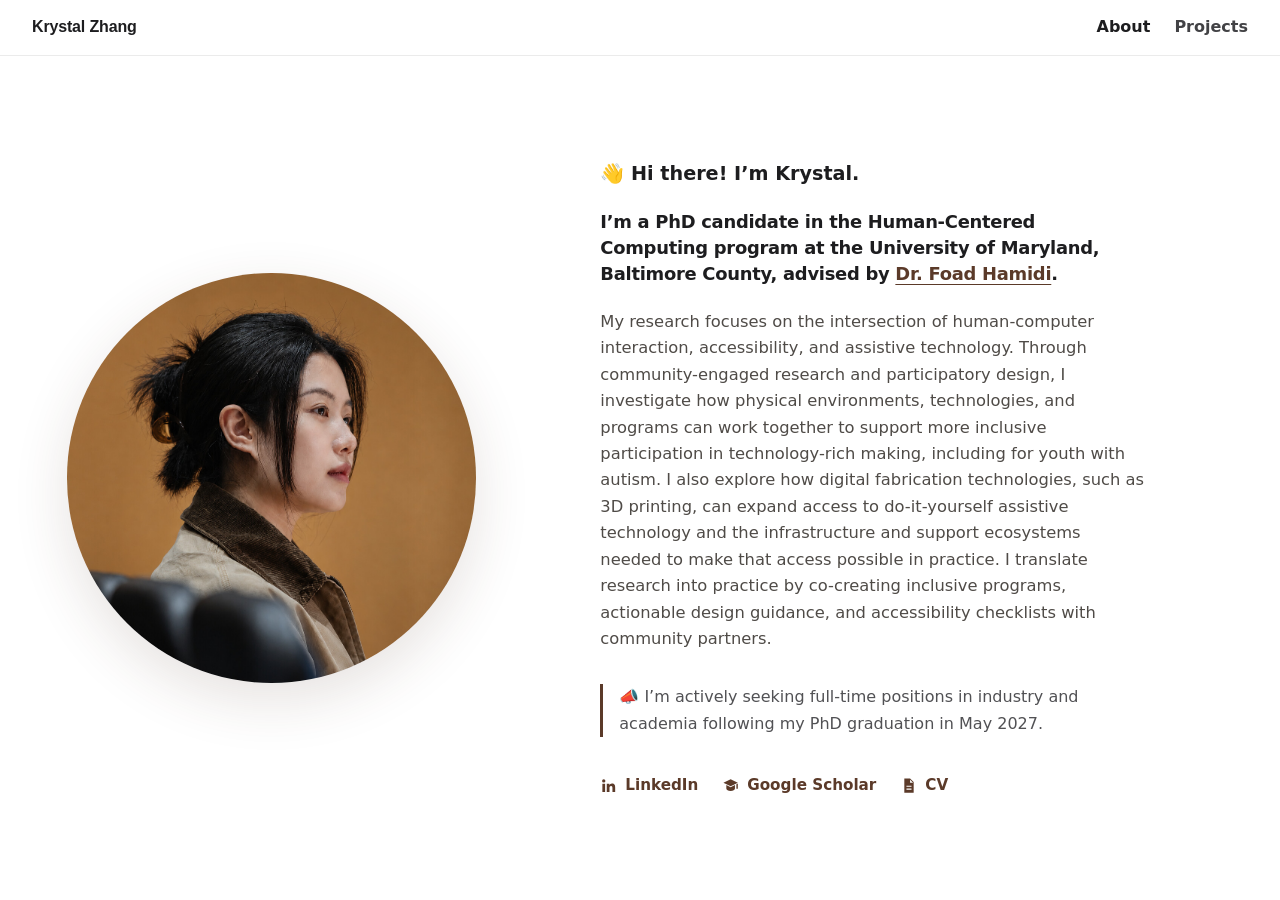
==== index.html @ cd562ad3 "Add BLV hero image and repair garden asset" ====
<!doctype html>
<html lang="en">
<head>
  <meta charset="utf-8">
  <meta name="viewport" content="width=device-width, initial-scale=1">
  <meta name="description" content="Krystal Zhang is an HCI and UX researcher working across accessibility and inclusive design.">
  <title>Krystal Zhang — HCI & UX Researcher</title>
  <link rel="icon" href="assets/favicon.svg" type="image/svg+xml">
  <link rel="stylesheet" href="assets/styles.css">
  <script defer src="assets/script.js"></script>
</head>
<body>
  <a class="skip-link" href="#about">Skip to content</a>
  <header class="site-header">
    <a class="wordmark" href="index.html" aria-label="Krystal Zhang — About">Krystal Zhang</a>
    <nav aria-label="Primary navigation">
      <a href="index.html" aria-current="page">About</a>
      <a href="research.html">Projects</a>
    </nav>
  </header>
  <main>
    <section class="hero" id="about">
      <figure class="portrait-frame">
        <img class="portrait" src="assets/images/headshot-homepage.jpg" alt="Portrait of Krystal Zhang against a warm brown wall">
      </figure>
      <div class="hero-copy">
        <div class="intro-block">
          <p class="hello">👋 Hi there! I’m Krystal.</p>
          <p class="intro">I’m a PhD candidate in the Human-Centered Computing program at the University of Maryland, Baltimore County, advised by <a href="https://www.foadhamidi.info/" target="_blank" rel="noopener noreferrer">Dr. Foad Hamidi</a>.</p>
          <p class="intro research-intro">My research focuses on the intersection of human-computer interaction, accessibility, and assistive technology. Through community-engaged research and participatory design, I investigate how physical environments, technologies, and programs can work together to support more inclusive participation in technology-rich making, including for youth with autism. I also explore how digital fabrication technologies, such as 3D printing, can expand access to do-it-yourself assistive technology and the infrastructure and support ecosystems needed to make that access possible in practice. I translate research into practice by co-creating inclusive programs, actionable design guidance, and accessibility checklists with community partners.</p>
        </div>
        <div class="career-block">
          <p class="availability"><span aria-hidden="true">📣</span> I’m actively seeking full-time positions in industry and academia following my PhD graduation in May 2027.</p>
          <div class="profile-links" aria-label="Professional profiles">
            <a href="https://www.linkedin.com/in/krystal-z/" target="_blank" rel="noopener noreferrer"><svg aria-hidden="true" viewBox="0 0 24 24"><path d="M5.2 7.8A2.3 2.3 0 1 0 5.2 3.2a2.3 2.3 0 0 0 0 4.6ZM3.3 9.5h3.8V21H3.3V9.5Zm6.1 0H13v1.6h.1c.5-.9 1.7-2 3.5-2 3.8 0 4.5 2.5 4.5 5.7V21h-3.8v-5.5c0-1.3 0-3-1.9-3s-2.2 1.4-2.2 2.9V21H9.4V9.5Z"/></svg><span>LinkedIn</span></a>
            <a href="https://scholar.google.com/citations?user=fKYQPuYAAAAJ&amp;hl=en&amp;authuser=1&amp;oi=ao" target="_blank" rel="noopener noreferrer"><svg aria-hidden="true" viewBox="0 0 24 24"><path d="m12 3 10 5-10 5L2 8l10-5Zm-6 8.2 6 3 6-3V16c0 1.8-2.7 3.5-6 3.5S6 17.8 6 16v-4.8Zm14-1 2-1v7.3h-2v-6.3Z"/></svg><span>Google Scholar</span></a>
            <a href="https://docs.google.com/document/d/1ETEiyIuMveuEgtH3HC91-z8uO13JX_DppgPaXV-I8yY/edit?usp=sharing" target="_blank" rel="noopener noreferrer"><svg aria-hidden="true" viewBox="0 0 24 24"><path d="M6 2h8l5 5v15H6V2Zm8 1.8V8h4.2L14 3.8ZM9 12v1.7h7V12H9Zm0 4v1.7h7V16H9Z"/></svg><span>CV</span></a>
          </div>
        </div>
      </div>
    </section>
  </main>
</body>
</html>
---- assets/styles.css ----
:root {
  --paper: #ffffff;
  --surface: #f5f5f7;
  --ink: #1d1d1f;
  --muted: #6e6e73;
  --line: #d2d2d7;
  --terracotta: #5b3a29;
  --sage: #e8f0e4;
  --blue: #5b3a29;
  --radius: 1.75rem;
  --shadow: 0 12px 36px rgba(0, 0, 0, .07);
  --sans: Inter, ui-sans-serif, system-ui, -apple-system, BlinkMacSystemFont, "Segoe UI", sans-serif;
}

* { box-sizing: border-box; }
html { scroll-behavior: smooth; }
body {
  margin: 0;
  color: var(--ink);
  background: var(--paper);
  font-family: var(--sans);
  font-size: 1rem;
  line-height: 1.65;
}
main {
  width: 100%;
  min-height: calc(100svh - 3.5rem);
  margin-inline: auto;
  background: var(--paper);
}
a { color: inherit; text-underline-offset: .22em; }
a:hover { color: var(--terracotta); }
a:focus-visible, button:focus-visible { outline: 3px solid var(--blue); outline-offset: 4px; }
img { display: block; max-width: 100%; }
.wrapper { width: min(1080px, calc(100% - 3rem)); margin-inline: auto; }
.skip-link { position: fixed; left: 1rem; top: -5rem; z-index: 20; padding: .75rem 1rem; background: var(--ink); color: white; }
.skip-link:focus { top: 1rem; }

.site-header {
  width: min(1160px, calc(100% - 3rem));
  margin: 0 auto;
  min-height: 4.5rem;
  display: flex;
  justify-content: space-between;
  align-items: center;
  border-bottom: 1px solid rgba(0, 0, 0, .1);
}
.wordmark { font-size: 1.05rem; font-weight: 650; letter-spacing: -.015em; text-decoration: none; }
nav { display: flex; gap: 1.5rem; }
nav a { font-size: .88rem; font-weight: 500; text-decoration: none; }

.hero {
  min-height: 680px;
  display: grid;
  grid-template-columns: minmax(260px, .72fr) minmax(0, 1.45fr);
  gap: clamp(3.5rem, 8vw, 7.5rem);
  align-items: center;
  padding-block: clamp(5rem, 10vw, 9rem);
}
.portrait-frame {
  margin: 0;
  aspect-ratio: 4 / 5;
  overflow: hidden;
  border-radius: var(--radius);
  background: var(--surface);
  box-shadow: var(--shadow);
}
.portrait { width: 100%; height: 100%; object-fit: cover; object-position: 50% 51%; }
.eyebrow {
  margin: 0 0 .75rem;
  color: var(--terracotta);
  font-size: .78rem;
  font-weight: 750;
  letter-spacing: .1em;
  text-transform: uppercase;
}
h1, h2, h3 { font-family: var(--sans); line-height: 1.12; letter-spacing: -.035em; }
h1 { max-width: 790px; margin: 0; font-size: clamp(2.65rem, 5vw, 4.75rem); font-weight: 650; }
h2 { margin: 0; font-size: clamp(1.7rem, 3vw, 2.65rem); font-weight: 600; }
h3 { margin: 0; font-size: clamp(1.4rem, 2.4vw, 1.95rem); font-weight: 650; }
.lede { max-width: 720px; margin: 1.75rem 0 1rem; color: var(--muted); font-size: clamp(1.03rem, 1.4vw, 1.2rem); }
.profile-meta { color: var(--muted); }
.link-row, .card-links { display: flex; flex-wrap: wrap; gap: .65rem 1.25rem; }
.link-row { margin-top: 1.75rem; }
.link-row a, .card-links a { font-weight: 700; }
[data-placeholder-link] { cursor: not-allowed; text-decoration-style: dotted; }

.section { padding-block: clamp(4.5rem, 8vw, 8rem); border-top: 1px solid var(--line); }
.home-research { padding-block: clamp(5.5rem, 10vw, 9rem); border-top: 1px solid var(--line); }
.home-section-heading { display: flex; justify-content: space-between; align-items: end; gap: 2rem; margin-bottom: 1.75rem; }
.text-link { font-weight: 700; white-space: nowrap; }
.compact-project-grid { display: grid; grid-template-columns: repeat(3, 1fr); gap: 1rem; }
.compact-project {
  min-height: 230px;
  display: flex;
  flex-direction: column;
  justify-content: space-between;
  padding: 1.75rem;
  border-radius: var(--radius);
  color: var(--ink);
  text-decoration: none;
  transition: transform .2s ease, box-shadow .2s ease;
}
.compact-project:hover { color: var(--ink); transform: translateY(-3px); box-shadow: var(--shadow); }
.compact-project strong { max-width: 25ch; font-size: 1.2rem; line-height: 1.3; }
.project-number { font-size: .76rem; font-weight: 750; letter-spacing: .08em; text-transform: uppercase; }
.highlights-strip { display: grid; grid-template-columns: .7fr 1.3fr; gap: 3rem; padding-block: clamp(5.5rem, 10vw, 9rem); border-top: 1px solid var(--line); }
.compact-timeline { margin-top: 0; }
.page-intro { padding-block: clamp(4rem, 8vw, 7rem); }
.page-intro h1 { max-width: 900px; }
.section-heading { display: grid; grid-template-columns: 1fr 1fr; gap: 1rem 3rem; align-items: end; margin-bottom: 3rem; }
.section-heading .eyebrow { grid-column: 1 / -1; }
.section-heading > p:last-child { margin: 0; color: var(--muted); }
.section-heading.compact { display: block; }
.project-grid { display: grid; gap: 2rem; }
.project-card {
  display: grid;
  grid-template-columns: minmax(280px, .9fr) minmax(0, 1.1fr);
  overflow: hidden;
  border: 1px solid var(--line);
  border-radius: var(--radius);
  background: var(--surface);
  box-shadow: var(--shadow);
}
.project-image { min-height: 390px; display: grid; place-content: center; color: rgba(32,32,29,.7); font-weight: 700; }
.project-one { background: #edf2ea; }
.project-two { background: #f6ece7; }
.project-three { background: #eaf1f5; }
.project-content { align-self: center; padding: clamp(2rem, 5vw, 4.5rem); }
.card-title { font-size: clamp(1.55rem, 2.5vw, 2.1rem); }
.project-meta { margin: 0 0 .75rem; color: var(--terracotta); font-size: .82rem; font-weight: 750; text-transform: uppercase; letter-spacing: .08em; }
.project-content > p:not(.project-meta) { max-width: 560px; color: var(--muted); }
.tag-list, .pill-grid { display: flex; flex-wrap: wrap; gap: .55rem; }
.tag-list { margin: 1.5rem 0; }
.tag-list span, .pill-grid span { border: 1px solid var(--line); border-radius: 999px; padding: .4rem .8rem; background: var(--paper); font-size: .82rem; }
.split-section, .about-section, .teaching { display: grid; grid-template-columns: 1fr 1fr; gap: 3rem; }
.pill-grid { align-content: start; }
.timeline { list-style: none; padding: 0; margin: 2.5rem 0 0; }
.timeline li { display: grid; grid-template-columns: 6rem 1fr; gap: 1.5rem; padding: 1.1rem 0; border-top: 1px solid var(--line); }
.timeline time { color: var(--terracotta); font-weight: 750; }
.site-footer { padding-block: clamp(6rem, 11vw, 10rem); border-top: 1px solid var(--line); text-align: center; }
.site-footer h2 { font-size: clamp(2rem, 4vw, 3.25rem); }
.site-footer > p { max-width: 650px; margin-inline: auto; color: var(--muted); }
.button { display: inline-block; margin-top: 1rem; padding: .85rem 1.25rem; border-radius: 999px; background: var(--blue); color: white; font-weight: 650; text-decoration: none; }
.button:hover { background: var(--terracotta); color: white; }
.copyright { margin-top: 5rem; font-size: .85rem; }

.project-page .site-header { margin-bottom: 0; }
.project-hero { padding-block: clamp(4rem, 9vw, 8rem); }
.project-hero h1 { max-width: 950px; font-size: clamp(2.35rem, 4.7vw, 4.25rem); }
.project-summary { max-width: 760px; font-size: 1.25rem; color: var(--muted); }
.fact-grid { display: grid; grid-template-columns: repeat(4, 1fr); gap: 1px; margin-top: 3rem; background: var(--line); border: 1px solid var(--line); }
.fact-grid div { padding: 1.25rem; background: var(--surface); }
.fact-grid dt { color: var(--muted); font-size: .75rem; font-weight: 750; text-transform: uppercase; letter-spacing: .08em; }
.fact-grid dd { margin: .25rem 0 0; }
.case-layout { display: grid; grid-template-columns: minmax(170px, .42fr) minmax(0, 1fr); gap: 3rem 6rem; }
.case-layout h2 { font-size: clamp(1.8rem, 3vw, 2.8rem); }
.placeholder-panel { min-height: 280px; margin: 2.25rem 0; border-radius: var(--radius); background: linear-gradient(135deg, #e1d6c8, #bdcbb6); display: grid; place-content: center; font-weight: 700; color: var(--muted); }
.case-image { width: 100%; margin: 2.25rem 0; border-radius: var(--radius); }
.publication-box { padding: 2rem; border: 1px solid var(--line); border-radius: var(--radius); background: var(--surface); }
.back-link { font-weight: 700; }

/* Minimal one-page portfolio */
.site-header {
  position: sticky;
  top: 0;
  z-index: 10;
  width: 100%;
  margin-inline: auto;
  min-height: 3.5rem;
  justify-content: space-between;
  padding-inline: max(2rem, calc((100% - 1320px) / 2));
  background: rgba(255, 255, 255, .76);
  border-bottom: 1px solid rgba(0, 0, 0, .08);
  backdrop-filter: saturate(180%) blur(18px);
  -webkit-backdrop-filter: saturate(180%) blur(18px);
}
.site-header .wordmark { font-family: Arial, Helvetica, sans-serif; font-size: 1rem; font-weight: 700; letter-spacing: -.01em; }
.site-header nav { width: auto; justify-content: flex-end; }
.site-header nav a { color: #424245; font-size: 1rem; font-weight: 550; }
.site-header nav a[aria-current="page"] { color: var(--ink); font-weight: 650; }
.hero {
  min-height: calc(100svh - 3.5rem);
  width: min(1320px, calc(100% - 4rem));
  margin-inline: auto;
  grid-template-columns: minmax(280px, .85fr) minmax(0, 1.15fr);
  gap: clamp(3rem, 7vw, 7rem);
  padding-block: clamp(3.5rem, 7vw, 6.5rem);
  align-items: center;
}
.portrait-frame {
  width: clamp(280px, 32vw, 430px);
  min-height: 0;
  aspect-ratio: 1;
  justify-self: center;
  border-radius: 50%;
  box-shadow: 0 18px 55px rgba(75, 49, 32, .14);
}
.portrait { object-position: 52% 39%; }
.hero-copy {
  display: flex;
  flex-direction: column;
  justify-content: center;
  padding: 0;
  background: #fff;
}
.hello { margin: 0 0 1.25rem; font-size: clamp(1.1rem, 1.5vw, 1.35rem); font-weight: 600; }
.intro {
  max-width: 34rem;
  margin: 0;
  color: var(--ink);
  font-size: clamp(1.05rem, 1.4vw, 1.28rem);
  font-weight: 600;
  line-height: 1.45;
  letter-spacing: -.015em;
}
.intro a { color: #5b3a29; font-weight: 650; }
.research-intro { margin-top: 1.35rem; color: #4f4b47; font-size: clamp(1.02rem, 1.25vw, 1.14rem); font-weight: 400; line-height: 1.62; letter-spacing: 0; }
.career-block { margin-top: 2rem; }
.availability {
  max-width: 35rem;
  margin: 0;
  padding-left: 1rem;
  color: #515154;
  border-left: 3px solid #5b3a29;
  font-size: clamp(.98rem, 1.25vw, 1.1rem);
}
.profile-links { display: flex; flex-wrap: wrap; gap: .75rem 1.5rem; margin-top: 2.25rem; }
.profile-links a { display: inline-flex; align-items: center; gap: .48rem; color: #5b3a29; font-size: .95rem; font-weight: 600; text-decoration: none; }
.profile-links svg { width: 1.08rem; height: 1.08rem; flex: 0 0 auto; fill: currentColor; }
.profile-links a:hover { text-decoration: underline; }
.research-section { padding: clamp(3.5rem, 7vw, 6rem) 2rem; background: #fff; }
.research-page .research-section { min-height: calc(100svh - 3.5rem); }
.research-inner { width: min(1240px, 100%); margin-inline: auto; }
.research-heading { display: flex; justify-content: space-between; align-items: end; gap: 3rem; margin-bottom: 3rem; }
.section-label { margin: 0; color: #6e6255; font-size: .78rem; font-weight: 700; letter-spacing: .09em; text-transform: uppercase; }
.research-heading h1 { max-width: none; font-size: clamp(2rem, 4vw, 3.6rem); }
.research-grid { display: grid; grid-template-columns: repeat(3, minmax(0, 1fr)); gap: 1.25rem; }
.research-card {
  min-height: 0;
  display: flex;
  flex-direction: column;
  overflow: hidden;
  color: var(--ink);
  background: #f8f6f2;
  border: 1px solid rgba(91, 58, 41, .12);
  border-radius: 1.5rem;
  box-shadow: 0 8px 28px rgba(74, 58, 43, .05);
  transition: transform .2s ease, box-shadow .2s ease;
}
.research-card:hover { transform: translateY(-3px); box-shadow: 0 14px 34px rgba(74, 58, 43, .1); }
.card-image-link { display: block; }
.card-image-link img { width: 100%; aspect-ratio: 3 / 2; object-fit: cover; }
.research-card-body { display: flex; flex: 1; flex-direction: column; padding: 1.4rem 1.5rem 1.5rem; }
.project-role { margin: 0; color: #6e5546; font-size: .75rem; font-weight: 700; letter-spacing: .07em; text-transform: uppercase; }
.research-card h2 { max-width: none; margin: .75rem 0 1.4rem; font-size: clamp(1.05rem, 1.4vw, 1.28rem); line-height: 1.32; letter-spacing: -.018em; }
.research-card h2 a { color: var(--ink); text-decoration: none; }
.research-card h2 a:hover { color: #5b3a29; text-decoration: underline; }
.project-actions { display: flex; flex-wrap: wrap; gap: .7rem 1.1rem; margin-top: auto; }
.project-actions a { color: #5b3a29; font-size: .88rem; font-weight: 650; }
.minimal-footer {
  width: 100%;
  margin-inline: auto;
  min-height: 7rem;
  display: flex;
  justify-content: space-between;
  align-items: center;
  gap: 2rem;
  padding-inline: max(1.5rem, calc((100% - 1120px) / 2));
  color: var(--muted);
  background: #fff;
  font-size: .82rem;
}
.minimal-footer a { color: inherit; }

/* Compact visual case studies */
.project-page { --case-card: #f7f5f2; --case-border: rgba(91,58,41,.12); }
.sticky-back {
  position: sticky;
  top: 4.35rem;
  z-index: 8;
  display: block;
  width: max-content;
  margin: 1rem max(1.5rem, calc((100% - 1180px) / 2)) 0;
  padding: .5rem .8rem;
  color: #5b3a29;
  background: rgba(255, 255, 255, .9);
  border: 1px solid rgba(91, 58, 41, .15);
  border-radius: 999px;
  font-size: .82rem;
  font-weight: 650;
  text-decoration: none;
  backdrop-filter: blur(14px);
}
.case-study { width: min(1180px, calc(100% - 3rem)); margin-inline: auto; padding-bottom: 4rem; }
.case-hero { display: grid; grid-template-columns: 1.04fr .96fr; gap: clamp(2.5rem, 5vw, 5rem); align-items: center; padding: 1.5rem 0 2.75rem; }
.case-heading h1 { max-width: 720px; font-size: clamp(1.35rem, 1.8vw, 1.85rem); font-weight: 550; line-height: 1.24; letter-spacing: -.018em; }
.case-role, .case-label { margin: 0 0 .7rem; color: #6e5546; font-size: .74rem; font-weight: 700; letter-spacing: .08em; text-transform: uppercase; }
.case-deck { max-width: 660px; margin: 1.25rem 0; color: #57534f; font-size: clamp(1rem, 1.25vw, 1.13rem); line-height: 1.58; }
.publication-link { color: #5b3a29; font-size: .9rem; font-weight: 650; }
.case-links { display: flex; flex-wrap: wrap; gap: .65rem 1.25rem; }
.award { color: #7a4f31; font-weight: 650; letter-spacing: 0; text-transform: none; white-space: nowrap; }
.documentary-hero { margin: 0; overflow: hidden; background: var(--case-card); border: 1px solid var(--case-border); border-radius: 1.1rem; }
.documentary-hero > img { width: 100%; height: min(31vw, 440px); padding: .8rem; object-fit: contain; background: #fff; }
.portrait-evidence > img { object-position: center 12%; }
.documentary-hero figcaption, .evidence-wide figcaption, .evidence-triptych figcaption, .object-gallery figcaption { padding: .7rem .85rem; color: #716a64; font-size: .74rem; line-height: 1.35; }
.object-pair { display: grid; grid-template-columns: 1fr 1fr; }
.object-pair > img { aspect-ratio: 1; object-fit: cover; }
.object-pair figcaption { grid-column: 1 / -1; }
.case-facts { display: grid; grid-template-columns: repeat(4, 1fr); margin: 0; border-block: 1px solid var(--line); }
.case-facts div { padding: 1.1rem 1.25rem; border-right: 1px solid var(--line); }
.case-facts div:last-child { border-right: 0; }
.case-facts dt { color: #74695e; font-size: .7rem; font-weight: 700; letter-spacing: .07em; text-transform: uppercase; }
.case-facts dd { margin: .25rem 0 0; font-size: .93rem; line-height: 1.4; }
.case-section { padding: clamp(2.8rem, 5vw, 4.5rem) 0; border-bottom: 1px solid var(--line); }
.case-section h2 { max-width: 760px; font-size: clamp(1.35rem, 2.2vw, 2rem); font-weight: 550; line-height: 1.22; }
.case-label { display: inline-flex; align-items: center; gap: .48rem; }
.case-label::before { display: inline-grid; width: 1.45rem; height: 1.45rem; place-items: center; color: #5b3a29; background: #f4eee7; border: 1px solid rgba(91,58,41,.15); border-radius: 50%; font-size: .75rem; line-height: 1; }
.label-challenge::before { content: "◇"; }
.label-focus::before { content: "?"; font-weight: 700; }
.label-approach::before { content: "↗"; }
.label-insights::before { content: "✦"; }
.label-outcome::before { content: "✓"; }
.case-overview { display: grid; grid-template-columns: .85fr 1.15fr; gap: 2rem 5rem; align-items: start; }
.case-overview > p { margin: 1.7rem 0 0; color: #57534f; }
.role-note { grid-column: 1 / -1; display: grid; grid-template-columns: 8rem 1fr; gap: 1rem; min-height: 5.5rem; padding: 1.1rem 1.25rem; background: var(--case-card); border: 1px solid var(--case-border); border-radius: 1rem; font-size: .92rem; }
.role-note strong { font-weight: 650; }
.study-focus h2 { max-width: 700px; }
.question-grid { display: grid; grid-template-columns: repeat(2, 1fr); gap: 1rem; margin-top: 1.6rem; }
.question-grid p { min-height: 7.5rem; margin: 0; padding: 1.2rem 1.3rem; color: #55504c; background: var(--case-card); border: 1px solid var(--case-border); border-left: 3px solid #8e6d58; border-radius: 0 .9rem .9rem 0; font-size: .94rem; line-height: 1.55; }
.section-intro { max-width: 760px; margin: .9rem 0 0; color: #625d59; font-size: .94rem; }
.method-flow, .insight-grid { display: grid; grid-template-columns: repeat(3, 1fr); gap: 1rem; margin-top: 1.75rem; }
.method-flow div, .insight-grid article { min-height: 10.5rem; display: flex; flex-direction: column; padding: 1.35rem; background: var(--case-card); border: 1px solid var(--case-border); border-radius: 1rem; }
.method-flow strong { display: block; margin-bottom: .45rem; color: #5b3a29; font-size: .9rem; font-weight: 650; }
.method-flow span { color: #5f5a56; font-size: .9rem; }
.sequence-flow { position: relative; gap: 1.5rem; }
.sequence-flow::before { content: ""; position: absolute; top: 2.05rem; left: 16.5%; right: 16.5%; height: 1px; background: #c9b8ab; }
.sequence-flow div { position: relative; z-index: 1; }
.sequence-flow strong::before { content: ""; display: inline-block; width: .55rem; height: .55rem; margin-right: .5rem; border-radius: 50%; background: #5b3a29; vertical-align: .04rem; }
.insight-grid article > span { color: #9a806f; font-size: .7rem; font-weight: 700; }
.insight-grid h3 { margin-top: .55rem; font-size: 1.08rem; font-weight: 600; line-height: 1.3; letter-spacing: -.012em; }
.insight-grid p { margin: .7rem 0 0; color: #625d59; font-size: .9rem; line-height: 1.55; }
.evidence-wide { display: block; width: min(700px, 100%); margin: 2rem auto 0; overflow: hidden; background: var(--case-card); border: 1px solid var(--case-border); border-radius: 1rem; }
.evidence-wide img { display: block; width: 100%; height: auto; object-fit: contain; background: #fff; }
.evidence-wide figcaption { max-width: none; text-align: center; }
.workshop-hero { display: grid; grid-template-columns: repeat(2, minmax(0, 1fr)); gap: .55rem; padding: .55rem; background: #fff; }
.workshop-hero > img { width: 100%; height: auto; aspect-ratio: 4 / 3; padding: 0; object-fit: cover; }
.workshop-gallery { width: min(860px, 100%); grid-template-columns: repeat(2, minmax(0, 1fr)); margin-inline: auto; }
.workshop-gallery img { aspect-ratio: 4 / 3; object-fit: cover; }
.centered-note { width: min(860px, 100%); margin-inline: auto; text-align: center; }
.text-only-hero { grid-template-columns: minmax(0, 760px); }
.day-flow > div { overflow: hidden; padding-bottom: 0; }
.day-flow figure { margin: 1rem -1.35rem 0; background: #fff; }
.day-flow img { width: 100%; aspect-ratio: 4 / 3; object-fit: cover; }
.day-flow > div:last-child img { object-position: center 45%; }
.day-flow figcaption { min-height: 3.4rem; padding: .65rem 1rem .8rem; color: #716a64; font-size: .74rem; line-height: 1.35; }
.evidence-triptych { display: grid; grid-template-columns: repeat(3, 1fr); gap: .8rem; margin-top: 2rem; }
.evidence-triptych figure, .object-gallery figure { margin: 0; overflow: hidden; background: var(--case-card); border: 1px solid var(--case-border); border-radius: 1rem; }
.evidence-triptych img { width: 100%; aspect-ratio: 4 / 3; object-fit: cover; }
.source-note { margin: .65rem 0 0; color: #7a736d; font-size: .72rem; }
.object-gallery { display: grid; grid-template-columns: repeat(2, minmax(0, 260px)); gap: 1rem; margin-top: 2rem; }
.object-gallery img { width: 100%; aspect-ratio: 1; object-fit: cover; }
.impact-panel { display: grid; grid-template-columns: .82fr 1.18fr; gap: 2rem 4rem; padding-inline: clamp(1.5rem, 3vw, 2.5rem); background: var(--case-card); border: 1px solid var(--case-border); border-radius: 1rem; }
.impact-panel p { color: #514b47; font-size: .92rem; }
.guidance-list { display: grid; gap: .65rem; }
.guidance-list div { display: grid; grid-template-columns: minmax(9rem, .65fr) 1.35fr; gap: 1rem; padding: .75rem 0; border-bottom: 1px solid rgba(91,58,41,.16); }
.guidance-list div:last-child { border-bottom: 0; }
.guidance-list strong { color: #5b3a29; font-size: .84rem; font-weight: 650; }
.guidance-list span { color: #5d5651; font-size: .84rem; line-height: 1.45; }

@media (max-width: 760px) {
  .hero, .project-card, .section-heading, .split-section, .about-section, .teaching, .case-layout, .compact-project-grid, .highlights-strip { grid-template-columns: 1fr; }
  .hero { min-height: auto; }
  .portrait-frame { width: min(280px, 78vw); }
  .project-image { min-height: 260px; }
  .fact-grid { grid-template-columns: 1fr 1fr; }
  h1 { font-size: clamp(2.3rem, 11vw, 3.4rem); }
  .home-section-heading { align-items: start; flex-direction: column; }
  .site-header { padding-inline: 1rem; }
  .site-header nav { width: auto; justify-content: flex-end; gap: 1rem; }
  .site-header nav a { font-size: .95rem; }
  .hero { width: min(100% - 2rem, 38rem); min-height: auto; grid-template-columns: 1fr; gap: 2.75rem; padding-block: 2.5rem 4.5rem; }
  .portrait-frame { width: clamp(220px, 68vw, 310px); min-height: auto; aspect-ratio: 1; border-radius: 50%; }
  .portrait { object-position: 52% 39%; }
  .hero-copy { padding: 0 .25rem; }
  .intro { max-width: 34rem; font-size: 1.2rem; }
  .research-heading { display: block; }
  .research-heading h1 { margin-top: .75rem; }
  .research-grid { grid-template-columns: 1fr; }
  .research-card { min-height: 0; }
  .sticky-back { top: 4rem; margin-left: 1rem; }
  .case-study { width: min(100% - 2rem, 38rem); }
  .case-hero, .case-overview, .impact-panel { grid-template-columns: 1fr; gap: 1.75rem; }
  .case-hero { padding-top: 1.25rem; }
  .case-cover { order: -1; }
  .documentary-hero { order: -1; }
  .documentary-hero > img { height: min(95vw, 420px); }
  .case-facts { grid-template-columns: 1fr 1fr; }
  .case-facts div:nth-child(2) { border-right: 0; }
  .case-facts div:nth-child(-n+2) { border-bottom: 1px solid var(--line); }
  .method-flow, .insight-grid { grid-template-columns: 1fr; }
  .question-grid { grid-template-columns: 1fr; }
  .sequence-flow::before { top: 1.5rem; bottom: 1.5rem; left: 1.62rem; right: auto; width: 1px; height: auto; }
  .workshop-hero { grid-template-columns: 1fr; }
  .evidence-triptych { grid-template-columns: 1fr; }
  .object-gallery { grid-template-columns: 1fr 1fr; }
  .guidance-list div { grid-template-columns: 1fr; gap: .25rem; }
  .role-note { grid-template-columns: 1fr; gap: .35rem; }
  .impact-panel { padding: 1.75rem; }
}
@media (min-width: 761px) and (max-width: 980px) {
  .hero { width: min(100% - 3rem, 820px); grid-template-columns: minmax(240px, .75fr) minmax(0, 1.25fr); gap: 3rem; }
  .portrait-frame { width: clamp(240px, 31vw, 310px); }
  .intro { font-size: 1.18rem; }
  .research-intro { font-size: 1.05rem; }
  .research-page .research-grid { grid-template-columns: repeat(2, minmax(0, 1fr)); }
}
@media (prefers-reduced-motion: reduce) { html { scroll-behavior: auto; } }
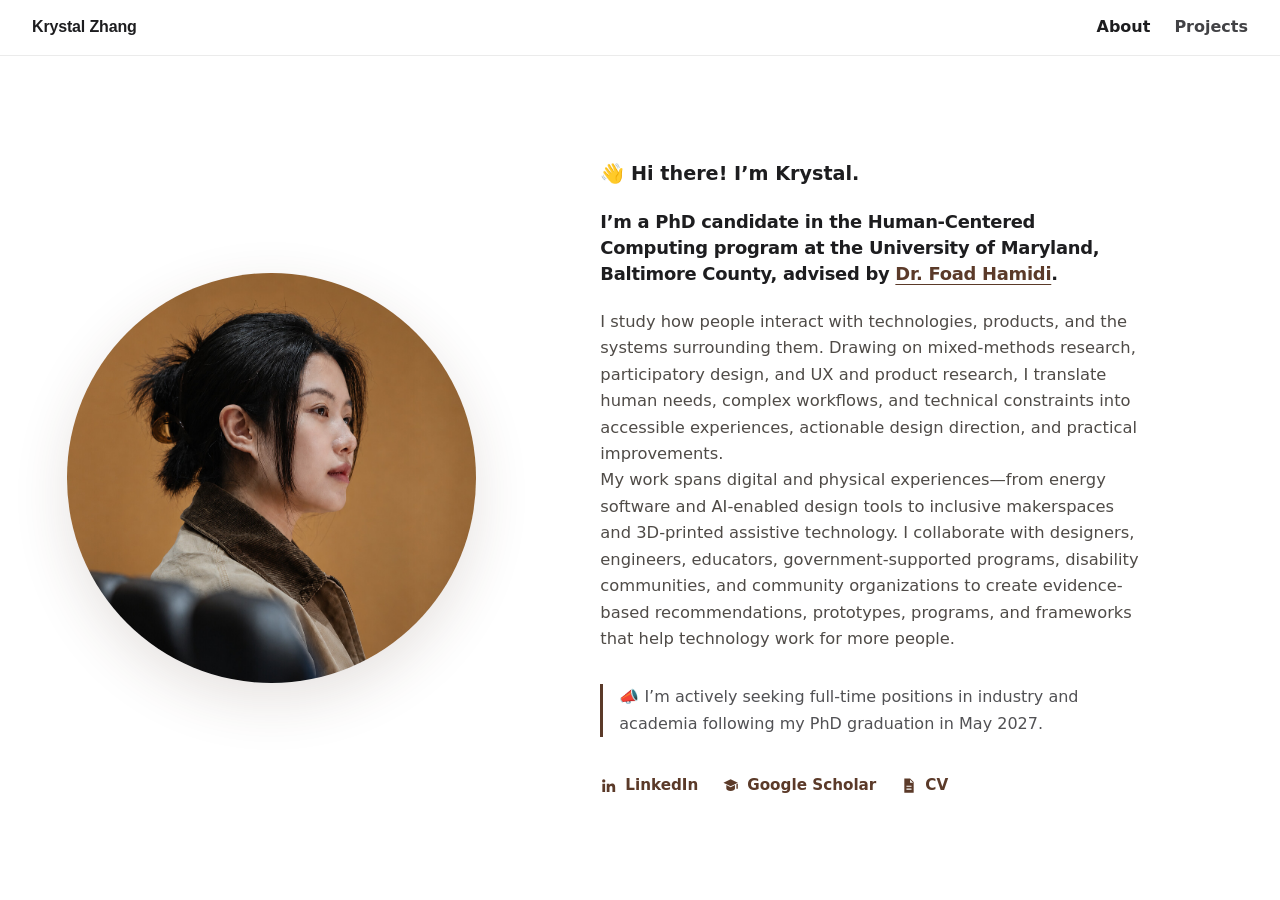
==== commit d472d491: "Update index.html" ====
--- a/index.html
+++ b/index.html
@@ -4,7 +4,7 @@
   <meta charset="utf-8">
   <meta name="viewport" content="width=device-width, initial-scale=1">
   <meta name="description" content="Krystal Zhang is an HCI and UX researcher working across accessibility and inclusive design.">
-  <title>Krystal Zhang — HCI & UX Researcher</title>
+  <title>krystal zhang</title>
   <link rel="icon" href="assets/favicon.svg" type="image/svg+xml">
   <link rel="stylesheet" href="assets/styles.css">
   <script defer src="assets/script.js"></script>
@@ -27,7 +27,7 @@
         <div class="intro-block">
           <p class="hello">👋 Hi there! I’m Krystal.</p>
           <p class="intro">I’m a PhD candidate in the Human-Centered Computing program at the University of Maryland, Baltimore County, advised by <a href="https://www.foadhamidi.info/" target="_blank" rel="noopener noreferrer">Dr. Foad Hamidi</a>.</p>
-          <p class="intro research-intro">My research focuses on the intersection of human-computer interaction, accessibility, and assistive technology. Through community-engaged research and participatory design, I investigate how physical environments, technologies, and programs can work together to support more inclusive participation in technology-rich making, including for youth with autism. I also explore how digital fabrication technologies, such as 3D printing, can expand access to do-it-yourself assistive technology and the infrastructure and support ecosystems needed to make that access possible in practice. I translate research into practice by co-creating inclusive programs, actionable design guidance, and accessibility checklists with community partners.</p>
+          <p class="intro research-intro">I study how people interact with technologies, products, and the systems surrounding them. Drawing on mixed-methods research, participatory design, and UX and product research, I translate human needs, complex workflows, and technical constraints into accessible experiences, actionable design direction, and practical improvements.<br>My work spans digital and physical experiences—from energy software and AI-enabled design tools to inclusive makerspaces and 3D-printed assistive technology. I collaborate with designers, engineers, educators, government-supported programs, disability communities, and community organizations to create evidence-based recommendations, prototypes, programs, and frameworks that help technology work for more people.</p>
         </div>
         <div class="career-block">
           <p class="availability"><span aria-hidden="true">📣</span> I’m actively seeking full-time positions in industry and academia following my PhD graduation in May 2027.</p>
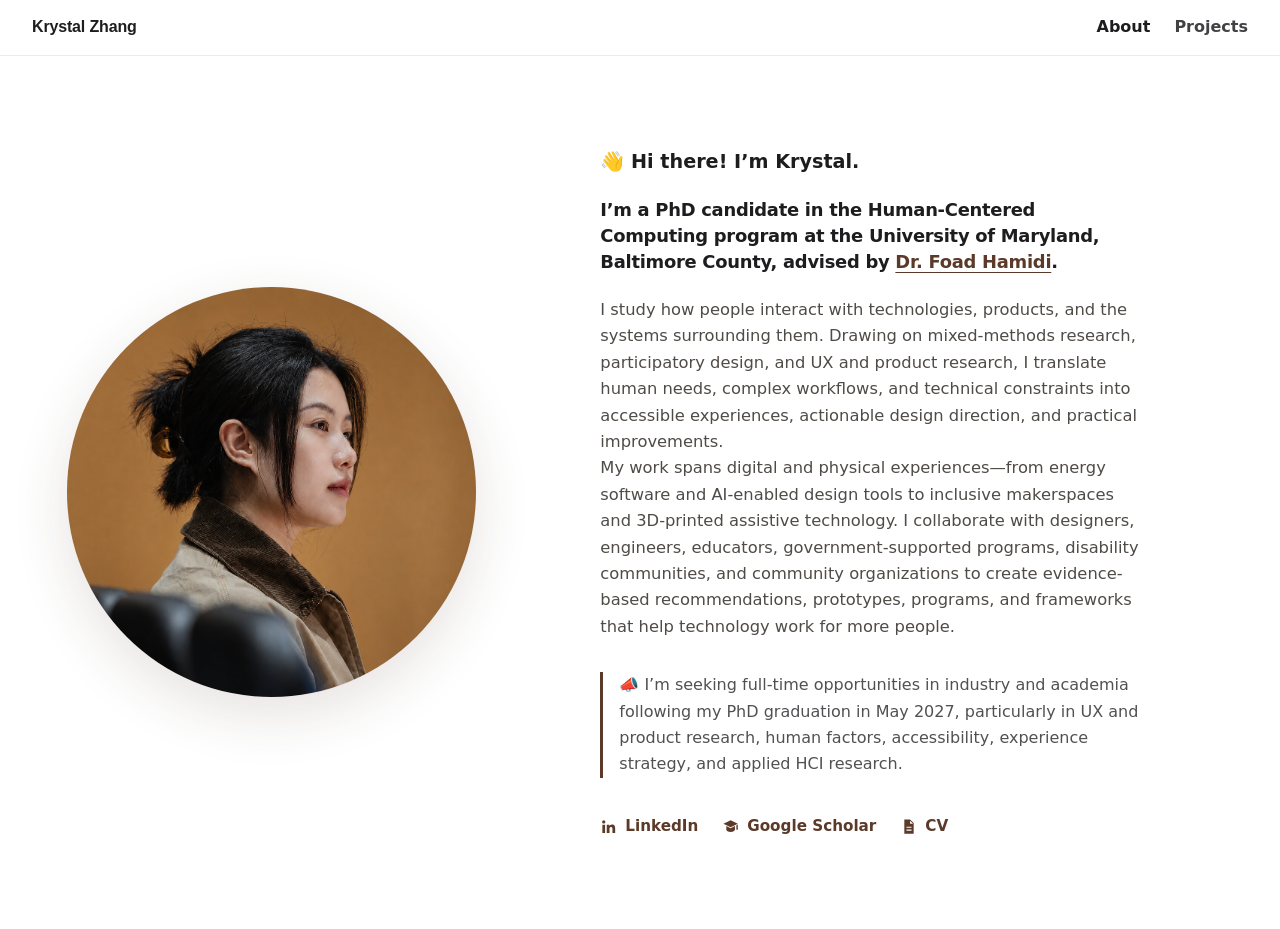
==== commit 55dc3e0b: "Update index.html" ====
--- a/index.html
+++ b/index.html
@@ -30,7 +30,7 @@
           <p class="intro research-intro">I study how people interact with technologies, products, and the systems surrounding them. Drawing on mixed-methods research, participatory design, and UX and product research, I translate human needs, complex workflows, and technical constraints into accessible experiences, actionable design direction, and practical improvements.<br>My work spans digital and physical experiences—from energy software and AI-enabled design tools to inclusive makerspaces and 3D-printed assistive technology. I collaborate with designers, engineers, educators, government-supported programs, disability communities, and community organizations to create evidence-based recommendations, prototypes, programs, and frameworks that help technology work for more people.</p>
         </div>
         <div class="career-block">
-          <p class="availability"><span aria-hidden="true">📣</span> I’m actively seeking full-time positions in industry and academia following my PhD graduation in May 2027.</p>
+          <p class="availability"><span aria-hidden="true">📣</span> I’m seeking full-time opportunities in industry and academia following my PhD graduation in May 2027, particularly in UX and product research, human factors, accessibility, experience strategy, and applied HCI research.</p>
           <div class="profile-links" aria-label="Professional profiles">
             <a href="https://www.linkedin.com/in/krystal-z/" target="_blank" rel="noopener noreferrer"><svg aria-hidden="true" viewBox="0 0 24 24"><path d="M5.2 7.8A2.3 2.3 0 1 0 5.2 3.2a2.3 2.3 0 0 0 0 4.6ZM3.3 9.5h3.8V21H3.3V9.5Zm6.1 0H13v1.6h.1c.5-.9 1.7-2 3.5-2 3.8 0 4.5 2.5 4.5 5.7V21h-3.8v-5.5c0-1.3 0-3-1.9-3s-2.2 1.4-2.2 2.9V21H9.4V9.5Z"/></svg><span>LinkedIn</span></a>
             <a href="https://scholar.google.com/citations?user=fKYQPuYAAAAJ&amp;hl=en&amp;authuser=1&amp;oi=ao" target="_blank" rel="noopener noreferrer"><svg aria-hidden="true" viewBox="0 0 24 24"><path d="m12 3 10 5-10 5L2 8l10-5Zm-6 8.2 6 3 6-3V16c0 1.8-2.7 3.5-6 3.5S6 17.8 6 16v-4.8Zm14-1 2-1v7.3h-2v-6.3Z"/></svg><span>Google Scholar</span></a>
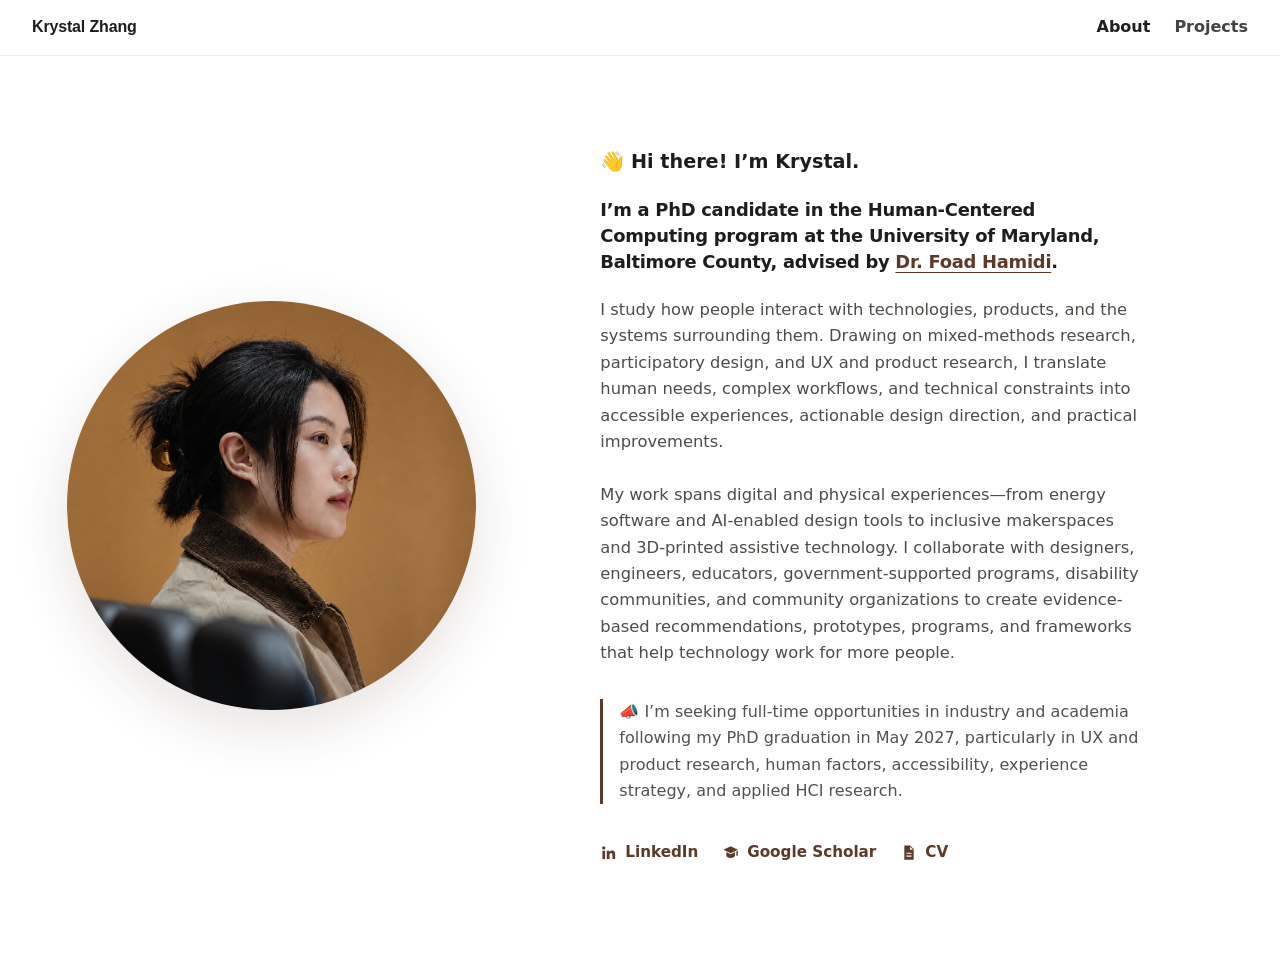
==== commit 7609bdf7: "Update index.html" ====
--- a/index.html
+++ b/index.html
@@ -27,7 +27,7 @@
         <div class="intro-block">
           <p class="hello">👋 Hi there! I’m Krystal.</p>
           <p class="intro">I’m a PhD candidate in the Human-Centered Computing program at the University of Maryland, Baltimore County, advised by <a href="https://www.foadhamidi.info/" target="_blank" rel="noopener noreferrer">Dr. Foad Hamidi</a>.</p>
-          <p class="intro research-intro">I study how people interact with technologies, products, and the systems surrounding them. Drawing on mixed-methods research, participatory design, and UX and product research, I translate human needs, complex workflows, and technical constraints into accessible experiences, actionable design direction, and practical improvements.<br>My work spans digital and physical experiences—from energy software and AI-enabled design tools to inclusive makerspaces and 3D-printed assistive technology. I collaborate with designers, engineers, educators, government-supported programs, disability communities, and community organizations to create evidence-based recommendations, prototypes, programs, and frameworks that help technology work for more people.</p>
+          <p class="intro research-intro">I study how people interact with technologies, products, and the systems surrounding them. Drawing on mixed-methods research, participatory design, and UX and product research, I translate human needs, complex workflows, and technical constraints into accessible experiences, actionable design direction, and practical improvements.<br><br>My work spans digital and physical experiences—from energy software and AI-enabled design tools to inclusive makerspaces and 3D-printed assistive technology. I collaborate with designers, engineers, educators, government-supported programs, disability communities, and community organizations to create evidence-based recommendations, prototypes, programs, and frameworks that help technology work for more people.</p>
         </div>
         <div class="career-block">
           <p class="availability"><span aria-hidden="true">📣</span> I’m seeking full-time opportunities in industry and academia following my PhD graduation in May 2027, particularly in UX and product research, human factors, accessibility, experience strategy, and applied HCI research.</p>
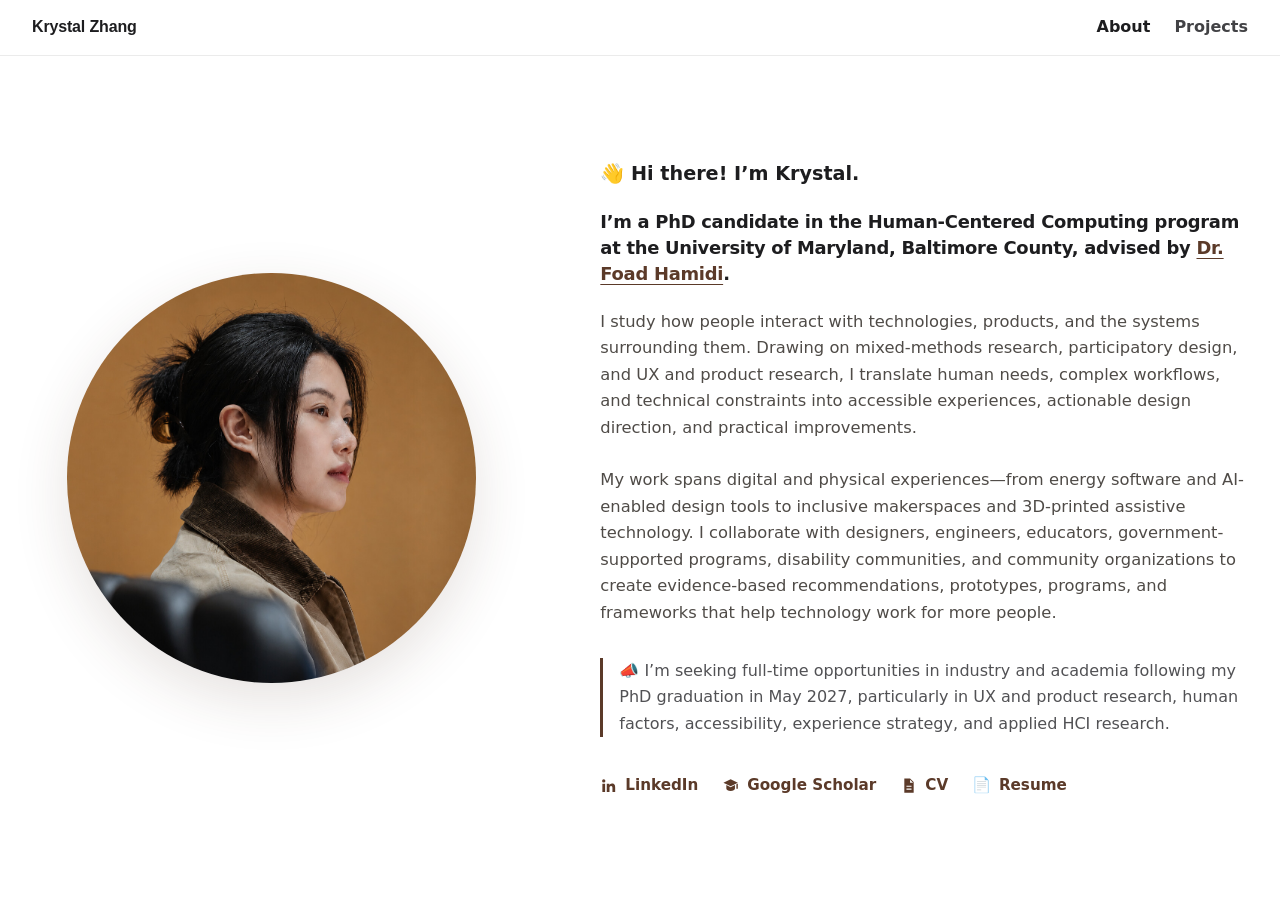
==== commit 0caa21da: "Update index.html" ====
--- a/index.html
+++ b/index.html
@@ -35,6 +35,7 @@
             <a href="https://www.linkedin.com/in/krystal-z/" target="_blank" rel="noopener noreferrer"><svg aria-hidden="true" viewBox="0 0 24 24"><path d="M5.2 7.8A2.3 2.3 0 1 0 5.2 3.2a2.3 2.3 0 0 0 0 4.6ZM3.3 9.5h3.8V21H3.3V9.5Zm6.1 0H13v1.6h.1c.5-.9 1.7-2 3.5-2 3.8 0 4.5 2.5 4.5 5.7V21h-3.8v-5.5c0-1.3 0-3-1.9-3s-2.2 1.4-2.2 2.9V21H9.4V9.5Z"/></svg><span>LinkedIn</span></a>
             <a href="https://scholar.google.com/citations?user=fKYQPuYAAAAJ&amp;hl=en&amp;authuser=1&amp;oi=ao" target="_blank" rel="noopener noreferrer"><svg aria-hidden="true" viewBox="0 0 24 24"><path d="m12 3 10 5-10 5L2 8l10-5Zm-6 8.2 6 3 6-3V16c0 1.8-2.7 3.5-6 3.5S6 17.8 6 16v-4.8Zm14-1 2-1v7.3h-2v-6.3Z"/></svg><span>Google Scholar</span></a>
             <a href="https://docs.google.com/document/d/1ETEiyIuMveuEgtH3HC91-z8uO13JX_DppgPaXV-I8yY/edit?usp=sharing" target="_blank" rel="noopener noreferrer"><svg aria-hidden="true" viewBox="0 0 24 24"><path d="M6 2h8l5 5v15H6V2Zm8 1.8V8h4.2L14 3.8ZM9 12v1.7h7V12H9Zm0 4v1.7h7V16H9Z"/></svg><span>CV</span></a>
+            <a href="https://docs.google.com/document/d/1NoxWkdzyKTGkIuwQRfrWhNHOzDhazXq9FgR98xOHy4E/edit?usp=sharing" target="_blank" rel="noopener noreferrer"><span aria-hidden="true">📄</span><span>Resume</span></a>
           </div>
         </div>
       </div>
--- a/assets/styles.css
+++ b/assets/styles.css
@@ -52,8 +52,8 @@
 .hero {
   min-height: 680px;
   display: grid;
-  grid-template-columns: minmax(260px, .72fr) minmax(0, 1.45fr);
-  gap: clamp(3.5rem, 8vw, 7.5rem);
+  grid-template-columns: minmax(280px, .78fr) minmax(0, 1.22fr);
+  gap: clamp(3rem, 5vw, 5.5rem);
   align-items: center;
   padding-block: clamp(5rem, 10vw, 9rem);
 }
@@ -206,7 +206,7 @@
 }
 .hello { margin: 0 0 1.25rem; font-size: clamp(1.1rem, 1.5vw, 1.35rem); font-weight: 600; }
 .intro {
-  max-width: 34rem;
+  max-width: 43rem;
   margin: 0;
   color: var(--ink);
   font-size: clamp(1.05rem, 1.4vw, 1.28rem);
@@ -218,7 +218,7 @@
 .research-intro { margin-top: 1.35rem; color: #4f4b47; font-size: clamp(1.02rem, 1.25vw, 1.14rem); font-weight: 400; line-height: 1.62; letter-spacing: 0; }
 .career-block { margin-top: 2rem; }
 .availability {
-  max-width: 35rem;
+  max-width: 43rem;
   margin: 0;
   padding-left: 1rem;
   color: #515154;
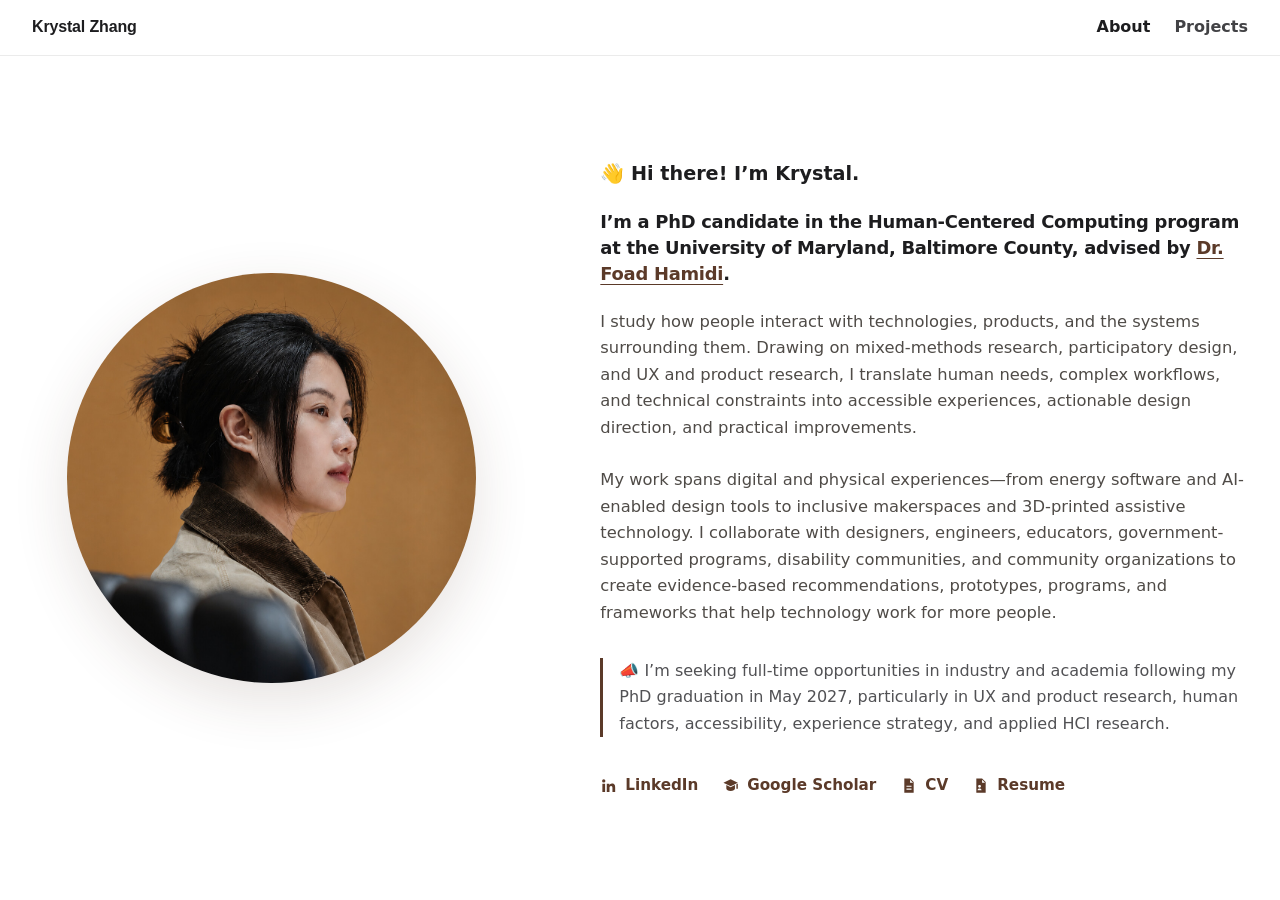
==== commit b2837d49: "Update index.html" ====
--- a/index.html
+++ b/index.html
@@ -35,7 +35,7 @@
             <a href="https://www.linkedin.com/in/krystal-z/" target="_blank" rel="noopener noreferrer"><svg aria-hidden="true" viewBox="0 0 24 24"><path d="M5.2 7.8A2.3 2.3 0 1 0 5.2 3.2a2.3 2.3 0 0 0 0 4.6ZM3.3 9.5h3.8V21H3.3V9.5Zm6.1 0H13v1.6h.1c.5-.9 1.7-2 3.5-2 3.8 0 4.5 2.5 4.5 5.7V21h-3.8v-5.5c0-1.3 0-3-1.9-3s-2.2 1.4-2.2 2.9V21H9.4V9.5Z"/></svg><span>LinkedIn</span></a>
             <a href="https://scholar.google.com/citations?user=fKYQPuYAAAAJ&amp;hl=en&amp;authuser=1&amp;oi=ao" target="_blank" rel="noopener noreferrer"><svg aria-hidden="true" viewBox="0 0 24 24"><path d="m12 3 10 5-10 5L2 8l10-5Zm-6 8.2 6 3 6-3V16c0 1.8-2.7 3.5-6 3.5S6 17.8 6 16v-4.8Zm14-1 2-1v7.3h-2v-6.3Z"/></svg><span>Google Scholar</span></a>
             <a href="https://docs.google.com/document/d/1ETEiyIuMveuEgtH3HC91-z8uO13JX_DppgPaXV-I8yY/edit?usp=sharing" target="_blank" rel="noopener noreferrer"><svg aria-hidden="true" viewBox="0 0 24 24"><path d="M6 2h8l5 5v15H6V2Zm8 1.8V8h4.2L14 3.8ZM9 12v1.7h7V12H9Zm0 4v1.7h7V16H9Z"/></svg><span>CV</span></a>
-            <a href="https://docs.google.com/document/d/1NoxWkdzyKTGkIuwQRfrWhNHOzDhazXq9FgR98xOHy4E/edit?usp=sharing" target="_blank" rel="noopener noreferrer"><span aria-hidden="true">📄</span><span>Resume</span></a>
+            <a href="https://docs.google.com/document/d/1NoxWkdzyKTGkIuwQRfrWhNHOzDhazXq9FgR98xOHy4E/edit?usp=sharing" target="_blank" rel="noopener noreferrer"><svg aria-hidden="true" viewBox="0 0 24 24"><path d="M6 2h8l5 5v15H6V2Zm8 1.8V8h4.2L14 3.8ZM10.5 11a2 2 0 1 0 0 4 2 2 0 0 0 0-4Zm-2.8 7.5h5.6c-.2-1.5-1.2-2.4-2.8-2.4s-2.6.9-2.8 2.4ZM14.5 12h2v1.4h-2V12Zm0 3h2v1.4h-2V15Z"/></svg><span>Resume</span></a>
           </div>
         </div>
       </div>
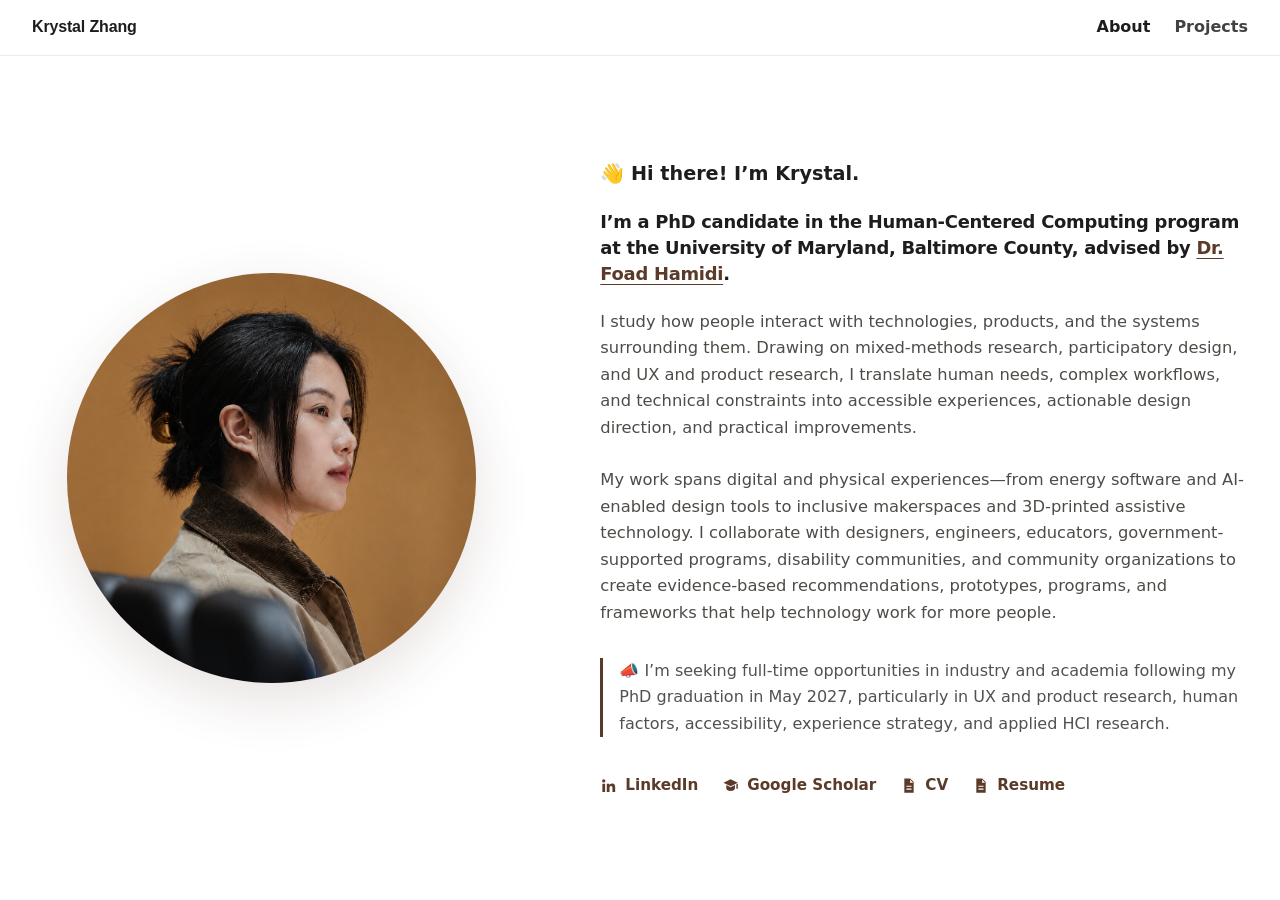
==== commit d5fd2b01: "Update index.html" ====
--- a/index.html
+++ b/index.html
@@ -35,7 +35,7 @@
             <a href="https://www.linkedin.com/in/krystal-z/" target="_blank" rel="noopener noreferrer"><svg aria-hidden="true" viewBox="0 0 24 24"><path d="M5.2 7.8A2.3 2.3 0 1 0 5.2 3.2a2.3 2.3 0 0 0 0 4.6ZM3.3 9.5h3.8V21H3.3V9.5Zm6.1 0H13v1.6h.1c.5-.9 1.7-2 3.5-2 3.8 0 4.5 2.5 4.5 5.7V21h-3.8v-5.5c0-1.3 0-3-1.9-3s-2.2 1.4-2.2 2.9V21H9.4V9.5Z"/></svg><span>LinkedIn</span></a>
             <a href="https://scholar.google.com/citations?user=fKYQPuYAAAAJ&amp;hl=en&amp;authuser=1&amp;oi=ao" target="_blank" rel="noopener noreferrer"><svg aria-hidden="true" viewBox="0 0 24 24"><path d="m12 3 10 5-10 5L2 8l10-5Zm-6 8.2 6 3 6-3V16c0 1.8-2.7 3.5-6 3.5S6 17.8 6 16v-4.8Zm14-1 2-1v7.3h-2v-6.3Z"/></svg><span>Google Scholar</span></a>
             <a href="https://docs.google.com/document/d/1ETEiyIuMveuEgtH3HC91-z8uO13JX_DppgPaXV-I8yY/edit?usp=sharing" target="_blank" rel="noopener noreferrer"><svg aria-hidden="true" viewBox="0 0 24 24"><path d="M6 2h8l5 5v15H6V2Zm8 1.8V8h4.2L14 3.8ZM9 12v1.7h7V12H9Zm0 4v1.7h7V16H9Z"/></svg><span>CV</span></a>
-            <a href="https://docs.google.com/document/d/1NoxWkdzyKTGkIuwQRfrWhNHOzDhazXq9FgR98xOHy4E/edit?usp=sharing" target="_blank" rel="noopener noreferrer"><svg aria-hidden="true" viewBox="0 0 24 24"><path d="M6 2h8l5 5v15H6V2Zm8 1.8V8h4.2L14 3.8ZM10.5 11a2 2 0 1 0 0 4 2 2 0 0 0 0-4Zm-2.8 7.5h5.6c-.2-1.5-1.2-2.4-2.8-2.4s-2.6.9-2.8 2.4ZM14.5 12h2v1.4h-2V12Zm0 3h2v1.4h-2V15Z"/></svg><span>Resume</span></a>
+            <a href="https://docs.google.com/document/d/1NoxWkdzyKTGkIuwQRfrWhNHOzDhazXq9FgR98xOHy4E/edit?usp=sharing" target="_blank" rel="noopener noreferrer"><svg aria-hidden="true" viewBox="0 0 24 24"><path d="M6 2h8l5 5v15H6V2Zm8 1.8V8h4.2L14 3.8ZM9 12v1.7h7V12H9Zm0 4v1.7h7V16H9Z"/></svg><span>Resume</span></a>
           </div>
         </div>
       </div>
